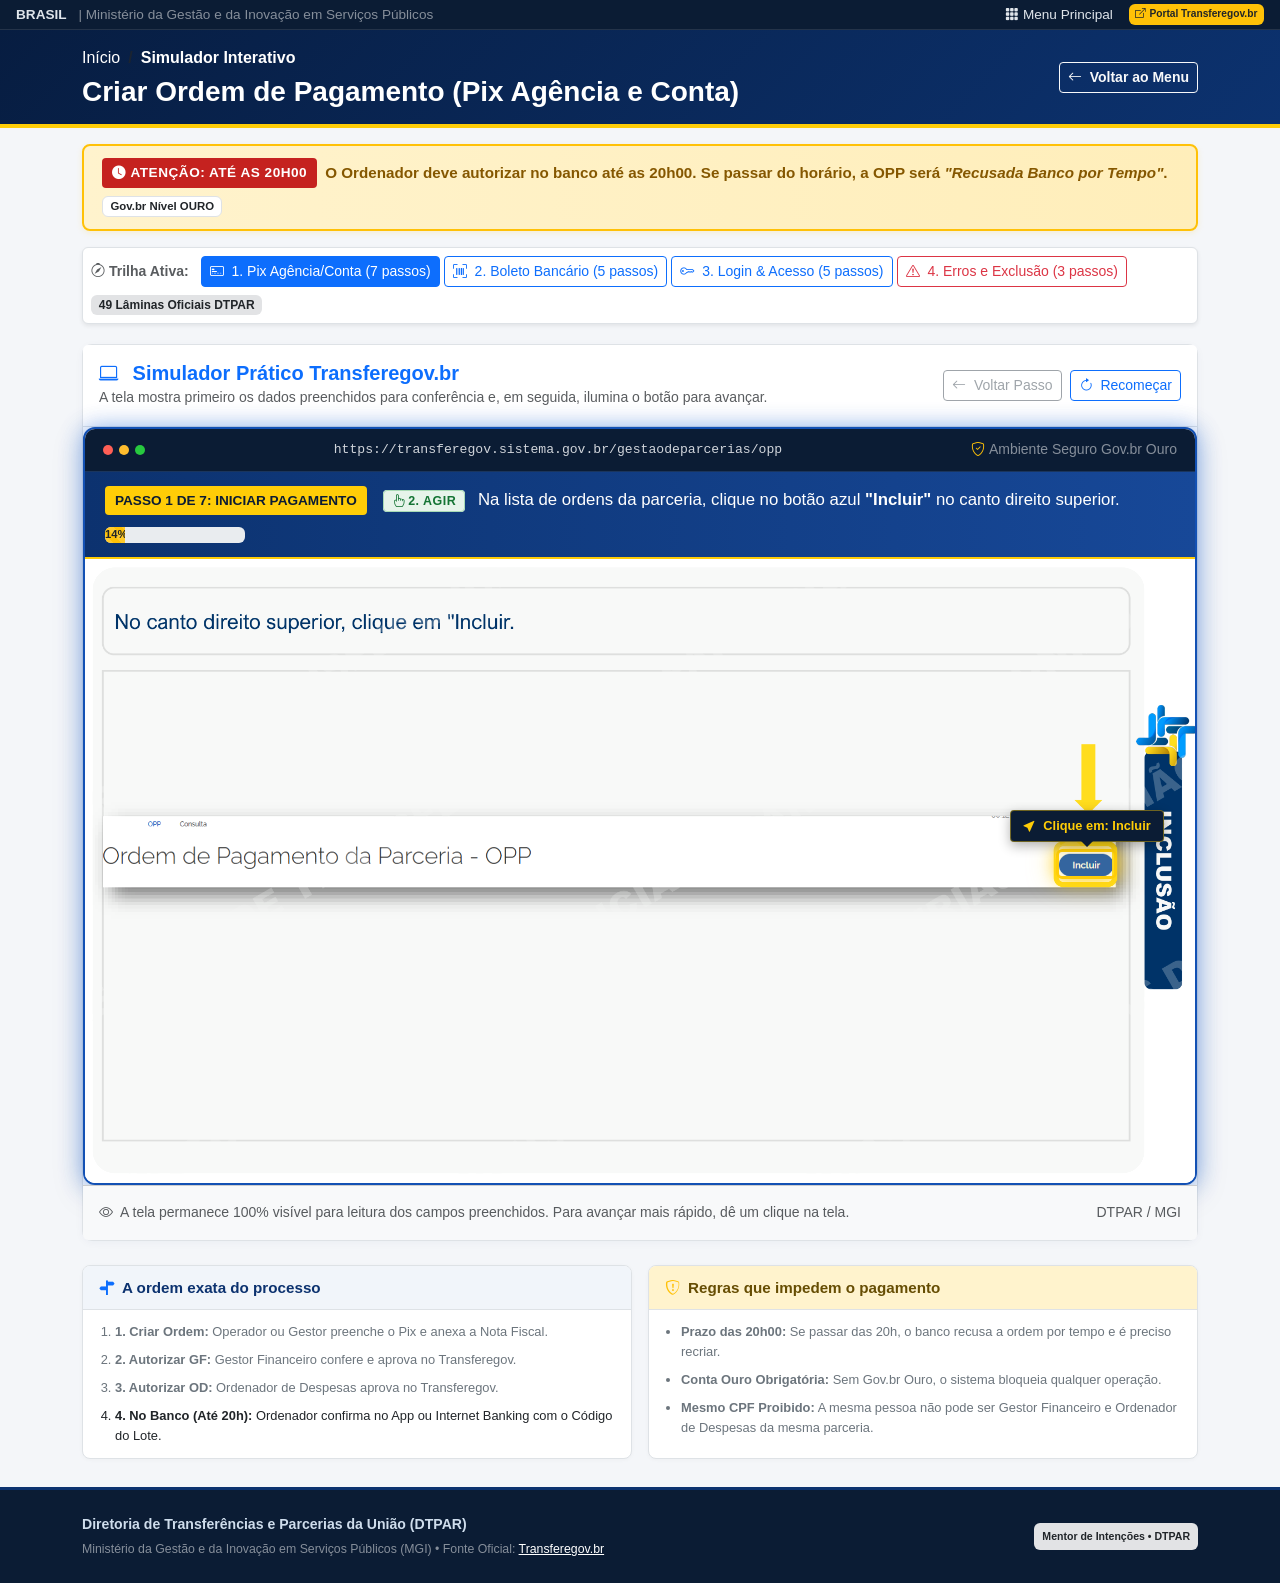
==== opp_emissao.html @ a0f8a18c "feat(opp): versao 2.0 - mentor de intencoes com 49 laminas oficiais, linguagem simples, multi-trilha" ====
<!DOCTYPE html>
<html lang="pt-BR">
<head>
  <meta charset="UTF-8">
  <meta name="viewport" content="width=device-width, initial-scale=1.0">
  <meta name="description" content="Simulador Prático Interativo do Módulo de Ordens de Pagamento das Parcerias (OPP) - Transferegov.br">
  <title>Simulador Prático OPP | Mentor Transferegov.br</title>

  <!-- Bootstrap 5 CSS via CDN -->
  <link href="https://cdn.jsdelivr.net/npm/bootstrap@5.3.3/dist/css/bootstrap.min.css" rel="stylesheet" integrity="sha384-QWTKZyjpPEjISv5WaRU9OFeRpok6YctnYmDr5pNlyT2bRjXh0JMhjY6hW+ALEwIH" crossorigin="anonymous">
  <!-- Bootstrap Icons via CDN -->
  <link href="https://cdn.jsdelivr.net/npm/bootstrap-icons@1.11.3/font/bootstrap-icons.min.css" rel="stylesheet">
  <!-- Estilos Customizados: Telas Claras, Moldura com Neon e 2 Tempos -->
  <link rel="stylesheet" href="css/style.css">
</head>
<body>

  <!-- Link de Acessibilidade -->
  <a href="#conteudo-simulador" class="skip-link">Pular direto para a prática</a>

  <!-- Barra Institucional Gov.br -->
  <div class="gov-topbar py-1 px-3 d-flex justify-content-between align-items-center">
    <div>
      <span class="fw-bold me-2">BRASIL</span>
      <span class="text-white-50">| Ministério da Gestão e da Inovação em Serviços Públicos</span>
    </div>
    <div class="d-flex gap-3">
      <a href="index.html"><i class="bi bi-grid-3x3-gap-fill me-1"></i>Menu Principal</a>
      <a href="https://www.gov.br/transferegov/pt-br" target="_blank" rel="noopener noreferrer" class="badge bg-warning text-dark text-decoration-none">
        <i class="bi bi-box-arrow-up-right me-1"></i>Portal Transferegov.br
      </a>
    </div>
  </div>

  <!-- Cabeçalho Limpo -->
  <header class="portal-header py-3 px-3" role="banner">
    <div class="container">
      <div class="d-flex flex-wrap align-items-center justify-content-between gap-2">
        <div>
          <nav aria-label="Navegação rápida" class="mb-1">
            <ol class="breadcrumb mb-0 small text-white-50">
              <li class="breadcrumb-item"><a href="index.html" class="text-white text-decoration-none">Início</a></li>
              <li class="breadcrumb-item active text-white fw-bold" aria-current="page">Simulador Interativo</li>
            </ol>
          </nav>
          <h1 id="taskMainTitle" class="h3 fw-bold mb-0 text-white">Criar Ordem de Pagamento (Pix Agência e Conta)</h1>
        </div>
        <div>
          <a href="index.html" class="btn btn-outline-light btn-sm fw-semibold">
            <i class="bi bi-arrow-left me-1"></i> Voltar ao Menu
          </a>
        </div>
      </div>
    </div>
  </header>

  <!-- ALERTA DO PRAZO DAS 20H00 (VISÍVEL EM TODAS AS TELAS) -->
  <aside class="container my-3" aria-label="Aviso de Prazo Bancário">
    <div class="critical-deadline-banner d-flex align-items-center justify-content-between flex-wrap gap-2">
      <div class="d-flex align-items-center gap-2">
        <span class="critical-deadline-badge"><i class="bi bi-clock-fill"></i> ATENÇÃO: ATÉ AS 20H00</span>
        <span class="fw-semibold">O Ordenador deve autorizar no banco até as 20h00. Se passar do horário, a OPP será <em>"Recusada Banco por Tempo"</em>.</span>
      </div>
      <span class="badge bg-white text-dark border">Gov.br Nível OURO</span>
    </div>
  </aside>

  <!-- SELETOR DINÂMICO DE TRILHAS NO TOPO DO SIMULADOR -->
  <section class="container mb-3" aria-label="Seletor de Trilhas">
    <div class="bg-white p-2 rounded border shadow-sm d-flex flex-wrap gap-2 align-items-center justify-content-between">
      <div class="d-flex align-items-center gap-1 flex-wrap">
        <span class="small fw-bold text-muted me-2"><i class="bi bi-compass me-1"></i>Trilha Ativa:</span>
        <a href="opp_emissao.html?tipo=pix" class="btn btn-sm btn-outline-primary sim-nav-pill active" data-tipo="pix">
          <i class="bi bi-credit-card-2-front me-1"></i> 1. Pix Agência/Conta (7 passos)
        </a>
        <a href="opp_emissao.html?tipo=boleto" class="btn btn-sm btn-outline-primary sim-nav-pill" data-tipo="boleto">
          <i class="bi bi-upc-scan me-1"></i> 2. Boleto Bancário (5 passos)
        </a>
        <a href="opp_emissao.html?tipo=login" class="btn btn-sm btn-outline-primary sim-nav-pill" data-tipo="login">
          <i class="bi bi-key me-1"></i> 3. Login & Acesso (5 passos)
        </a>
        <a href="opp_emissao.html?tipo=erros" class="btn btn-sm btn-outline-danger sim-nav-pill" data-tipo="erros">
          <i class="bi bi-exclamation-triangle me-1"></i> 4. Erros e Exclusão (3 passos)
        </a>
      </div>
      <span class="badge bg-secondary-subtle text-dark small d-none d-lg-inline">49 Lâminas Oficiais DTPAR</span>
    </div>
  </section>

  <main id="conteudo-simulador" class="container py-1 mb-4" role="main">

    <!-- SIMULADOR COM TELA 100% CLARA, BORDA NEON E PEDAGOGIA EM 2 TEMPOS -->
    <section class="card content-card mb-4" aria-labelledby="simuladorHeading">
      <div class="card-header bg-white border-bottom py-3 d-flex flex-wrap align-items-center justify-content-between gap-2">
        <div>
          <h2 id="simuladorHeading" class="h5 fw-bold text-primary mb-0">
            <i class="bi bi-laptop text-primary me-2"></i>
            Simulador Prático Transferegov.br
          </h2>
          <small class="text-muted">A tela mostra primeiro os dados preenchidos para conferência e, em seguida, ilumina o botão para avançar.</small>
        </div>
        <div class="d-flex align-items-center gap-2">
          <button id="btnPrevStep" class="btn btn-sm btn-outline-secondary" type="button" disabled aria-label="Retornar ao passo anterior">
            <i class="bi bi-arrow-left me-1"></i> Voltar Passo
          </button>
          <button id="btnRestartSimulation" class="btn btn-sm btn-outline-primary" type="button" aria-label="Reiniciar simulação">
            <i class="bi bi-arrow-clockwise me-1"></i> Recomeçar
          </button>
        </div>
      </div>

      <div class="card-body p-0">
        
        <!-- MOLDURA COM BRILHO NEON INSTITUCIONAL -->
        <div class="simulator-wrapper">

          <!-- Barra do Navegador Simulado -->
          <div class="simulator-window-bar">
            <div class="window-dots" aria-hidden="true">
              <span class="window-dot dot-red"></span>
              <span class="window-dot dot-yellow"></span>
              <span class="window-dot dot-green"></span>
            </div>
            <div class="window-title">https://transferegov.sistema.gov.br/gestaodeparcerias/opp</div>
            <div class="text-white-50 small"><i class="bi bi-shield-check text-warning me-1"></i>Ambiente Seguro Gov.br Ouro</div>
          </div>

          <!-- Barra Superior de Instrução Direta -->
          <div class="instruction-panel" role="status" aria-live="polite">
            <div class="d-flex align-items-center gap-3 flex-wrap">
              <span id="instructionStepBadge" class="instruction-step-badge">Passo 1</span>
              <p id="instructionText" class="instruction-text">
                Carregando a tela do sistema...
              </p>
            </div>
            <!-- Barra de Progresso Real -->
            <div class="progress" style="width: 140px; height: 16px;" role="progressbar" aria-label="Progresso da simulação" aria-valuenow="14" aria-valuemin="0" aria-valuemax="100">
              <div id="simulatorProgressBar" class="progress-bar progress-bar-striped progress-bar-animated bg-warning text-dark fw-bold" style="width: 14%; font-size: 0.7rem;">14%</div>
            </div>
          </div>

          <!-- VIEWPORT 100% CLARO E NÍTIDO (16:9) -->
          <div id="simulatorViewport" class="simulator-viewport" tabindex="0" role="region" aria-label="Tela de simulação do Transferegov">
            
            <img id="simulatorScreenImg" class="simulator-screen-img" src="" alt="Tela real do Transferegov">

            <!-- Container Dinâmico: 1. Campos Preenchidos ➔ 2. Botão de Avanço -->
            <div id="simulatorHotspots"></div>

            <!-- Overlay de Conclusão com Sucesso -->
            <div id="simulatorSuccessOverlay" class="simulator-overlay-success d-none" role="dialog" aria-modal="true" aria-labelledby="successTitle">
              <i class="bi bi-check-circle-fill text-success display-2 mb-3" aria-hidden="true"></i>
              <h3 id="successTitle" class="h3 fw-bold text-white mb-2">Trilha Concluída com Sucesso!</h3>
              <p class="lead text-white-50 max-w-600 mb-4">
                Você executou todas as ações no sistema com base nas 49 lâminas oficiais da DTPAR. Lembre-se sempre de que o Ordenador deve confirmar no banco <strong>até as 20h00 de hoje</strong>.
              </p>
              <div class="d-flex gap-3 flex-wrap justify-content-center">
                <a href="index.html" class="btn btn-primary btn-lg px-4">
                  <i class="bi bi-card-checklist me-2"></i> Menu de Tarefas
                </a>
                <button type="button" class="btn btn-outline-light btn-lg px-4" onclick="document.getElementById('btnRestartSimulation').click()">
                  <i class="bi bi-arrow-repeat me-2"></i> Repetir Trilha
                </button>
              </div>
            </div>

          </div>
        </div>

      </div>

      <!-- BOTÃO FUNCIONAL: COPIAR CÓDIGO DO LOTE (APARECE NO PASSO FINAL) -->
      <div id="copyLoteContainer" class="p-3 bg-light border-top d-none text-center">
        <button id="btnCopyLoteCode" type="button" class="btn btn-warning btn-lg fw-bold px-4 shadow-sm">
          <i class="bi bi-clipboard-check me-2"></i> Copiar Código do Lote: 202500000539_4
        </button>
        <div class="small text-muted mt-2">Clique para copiar o número e colar diretamente no aplicativo do banco até as 20h00.</div>
      </div>

      <div class="card-footer bg-light py-3">
        <div class="d-flex align-items-center justify-content-between text-muted small">
          <span><i class="bi bi-eye me-1"></i> A tela permanece 100% visível para leitura dos campos preenchidos. Para avançar mais rápido, dê um clique na tela.</span>
          <span>DTPAR / MGI</span>
        </div>
      </div>
    </section>

    <!-- REGRAS DE APOIO E SEQUÊNCIA OFICIAL -->
    <div class="row g-3">
      <div class="col-md-6">
        <div class="action-question-box h-100">
          <div class="action-question-header">
            <i class="bi bi-signpost-split-fill text-primary"></i> A ordem exata do processo
          </div>
          <div class="action-question-body">
            <ol class="small mb-0 ps-3 text-secondary">
              <li class="mb-2"><strong>1. Criar Ordem:</strong> Operador ou Gestor preenche o Pix e anexa a Nota Fiscal.</li>
              <li class="mb-2"><strong>2. Autorizar GF:</strong> Gestor Financeiro confere e aprova no Transferegov.</li>
              <li class="mb-2"><strong>3. Autorizar OD:</strong> Ordenador de Despesas aprova no Transferegov.</li>
              <li class="mb-0 text-dark"><strong>4. No Banco (Até 20h):</strong> Ordenador confirma no App ou Internet Banking com o Código do Lote.</li>
            </ol>
          </div>
        </div>
      </div>

      <div class="col-md-6">
        <div class="action-question-box h-100">
          <div class="action-question-header text-warning-emphasis bg-warning-subtle">
            <i class="bi bi-shield-exclamation text-warning"></i> Regras que impedem o pagamento
          </div>
          <div class="action-question-body">
            <ul class="small mb-0 ps-3 text-secondary">
              <li class="mb-2"><strong>Prazo das 20h00:</strong> Se passar das 20h, o banco recusa a ordem por tempo e é preciso recriar.</li>
              <li class="mb-2"><strong>Conta Ouro Obrigatória:</strong> Sem Gov.br Ouro, o sistema bloqueia qualquer operação.</li>
              <li class="mb-0"><strong>Mesmo CPF Proibido:</strong> A mesma pessoa não pode ser Gestor Financeiro e Ordenador de Despesas da mesma parceria.</li>
            </ul>
          </div>
        </div>
      </div>
    </div>

  </main>

  <!-- Rodapé Institucional -->
  <footer class="portal-footer py-4 mt-auto" role="contentinfo">
    <div class="container text-center text-md-start">
      <div class="row align-items-center">
        <div class="col-md-8 mb-3 mb-md-0">
          <p class="fw-bold mb-1">Diretoria de Transferências e Parcerias da União (DTPAR)</p>
          <p class="mb-0 small text-white-50">Ministério da Gestão e da Inovação em Serviços Públicos (MGI) • Fonte Oficial: <a href="https://www.gov.br/transferegov/pt-br" target="_blank" rel="noopener noreferrer" class="text-white text-decoration-underline">Transferegov.br</a></p>
        </div>
        <div class="col-md-4 text-md-end">
          <span class="badge bg-secondary-subtle text-dark p-2">Mentor de Intenções • DTPAR</span>
        </div>
      </div>
    </div>
  </footer>

  <script src="https://cdn.jsdelivr.net/npm/bootstrap@5.3.3/dist/js/bootstrap.bundle.min.js" integrity="sha384-YvpcrYf0tY3lHB60NNkmXc5s9fDVZLESaAA55NDzOxhy9GkcIdslK1eN7N6jIeHz" crossorigin="anonymous"></script>
  <script src="js/app.js"></script>
</body>
</html>
---- css/style.css ----
/* ==========================================================================
   PORTAL OPP (DTPAR / TRANSFEREGOV.BR) - MENTOR DE INTENÇÕES
   Folha de Estilos com Telas 100% Claras, Moldura com Leve Neon
   e Pedagogia em 2 Tempos (Observar Campos -> Agir no Botão)
   Regra Rígida Global: ENCONTRAR > ENTENDER > USAR
   ========================================================================== */

:root {
  --dtpar-primary: #0c326f;       /* Azul institucional Gov.br */
  --dtpar-primary-dark: #071d41;
  --dtpar-secondary: #1351b4;
  --dtpar-accent: #2670e8;
  --dtpar-neon-glow: rgba(38, 112, 232, 0.45);
  --dtpar-success: #168821;
  --dtpar-warning: #ffcd07;
  --dtpar-danger: #c5221f;
  --dtpar-bg-light: #f8f9fa;
  --dtpar-border: #dee2e6;
  --dtpar-text-main: #212529;
  --dtpar-text-muted: #555c63;
}

body {
  font-family: -apple-system, BlinkMacSystemFont, "Segoe UI", Roboto, "Helvetica Neue", Arial, sans-serif;
  color: var(--dtpar-text-main);
  background-color: #f4f6f9;
  min-height: 100vh;
  display: flex;
  flex-direction: column;
  line-height: 1.55;
}

main {
  flex: 1 0 auto;
}

/* Skip Link para Acessibilidade */
.skip-link {
  position: absolute;
  top: -50px;
  left: 10px;
  background: var(--dtpar-primary-dark);
  color: #fff;
  padding: 8px 16px;
  z-index: 9999;
  font-weight: 600;
  border-radius: 4px;
  transition: top 0.2s ease;
  text-decoration: none;
}
.skip-link:focus {
  top: 10px;
  outline: 3px solid var(--dtpar-warning);
}

/* Barra Institucional Superior */
.gov-topbar {
  background-color: #0b1c34;
  color: #e0e5eb;
  font-size: 0.85rem;
  border-bottom: 1px solid rgba(255, 255, 255, 0.1);
}
.gov-topbar a {
  color: #e0e5eb;
  text-decoration: none;
}
.gov-topbar a:hover {
  text-decoration: underline;
  color: #fff;
}

/* Header Principal */
.portal-header {
  background: linear-gradient(135deg, var(--dtpar-primary-dark) 0%, var(--dtpar-primary) 100%);
  color: #ffffff;
  border-bottom: 4px solid var(--dtpar-warning);
}

.portal-header .brand-title {
  font-size: 1.6rem;
  font-weight: 700;
  letter-spacing: -0.5px;
}

.portal-header .brand-subtitle {
  font-size: 0.95rem;
  color: #cfddec;
}

/* Banner de Alerta Crítico das 20h00 */
.critical-deadline-banner {
  background: linear-gradient(90deg, #fff3cd 0%, #ffeeba 100%);
  border: 2px solid #ffc107;
  border-radius: 8px;
  padding: 12px 18px;
  color: #855700;
  font-size: 0.95rem;
  box-shadow: 0 2px 6px rgba(255, 193, 7, 0.15);
}

.critical-deadline-badge {
  background-color: var(--dtpar-danger);
  color: #ffffff;
  font-weight: 800;
  padding: 4px 10px;
  border-radius: 4px;
  font-size: 0.85rem;
  letter-spacing: 0.5px;
  display: inline-flex;
  align-items: center;
  gap: 4px;
}

/* ==========================================================================
   TRIAGEM POR INTENÇÕES DO USUÁRIO (TRIAGE)
   ========================================================================== */
.triage-section {
  background-color: #ffffff;
  border-bottom: 1px solid var(--dtpar-border);
}

.triage-card {
  background: #ffffff;
  border: 2px solid var(--dtpar-border);
  border-radius: 10px;
  padding: 20px;
  transition: all 0.25s ease-in-out;
  cursor: pointer;
  height: 100%;
  display: flex;
  flex-direction: column;
  justify-content: space-between;
}

.triage-card:hover,
.triage-card.active {
  border-color: var(--dtpar-secondary);
  background-color: #f8fbff;
  transform: translateY(-2px);
  box-shadow: 0 6px 16px rgba(12, 50, 111, 0.1);
}

.triage-card.active {
  border-color: var(--dtpar-primary);
  border-width: 2px;
  background-color: #eef4fc;
}

.triage-card:focus-visible {
  outline: 3px solid var(--dtpar-warning);
}

.triage-icon {
  font-size: 2rem;
  margin-bottom: 12px;
}

/* Cartões de Conteúdo Geral */
.content-card {
  border: 1px solid var(--dtpar-border);
  border-radius: 10px;
  box-shadow: 0 2px 8px rgba(12, 50, 111, 0.04);
  background-color: #ffffff;
}

/* Caixas de Perguntas Acionáveis */
.action-question-box {
  background-color: #ffffff;
  border: 1px solid var(--dtpar-border);
  border-radius: 8px;
  overflow: hidden;
  box-shadow: 0 1px 4px rgba(0,0,0,0.03);
}

.action-question-header {
  background-color: #f1f5fa;
  padding: 10px 16px;
  font-size: 0.95rem;
  font-weight: 700;
  color: var(--dtpar-primary);
  display: flex;
  align-items: center;
  gap: 8px;
  border-bottom: 1px solid var(--dtpar-border);
}

.action-question-body {
  padding: 12px 16px;
  font-size: 0.92rem;
}

/* Tabela de Procedimentos da Intenção */
.table-tasks thead th {
  background-color: #f1f4f9;
  color: var(--dtpar-primary-dark);
  font-weight: 700;
  border-bottom: 2px solid #cfd7e3;
  font-size: 0.85rem;
  text-transform: uppercase;
}

.table-tasks tbody tr:hover {
  background-color: #f8fbff;
}

/* ==========================================================================
   SIMULADOR PRÁTICO: TELA CLARA, BORDA NEON E PEDAGOGIA EM 2 TEMPOS
   ========================================================================== */

/* Moldura Externa com Leve Neon Institucional Envolvente */
.simulator-wrapper {
  background-color: #ffffff;
  border: 2px solid #1351b4;
  border-radius: 12px;
  overflow: hidden;
  /* Brilho neon suave e elegante em tom azul institucional */
  box-shadow: 0 0 22px var(--dtpar-neon-glow), 0 8px 32px rgba(12, 50, 111, 0.18);
  transition: box-shadow 0.3s ease;
}

.simulator-wrapper:hover {
  box-shadow: 0 0 28px rgba(38, 112, 232, 0.6), 0 10px 36px rgba(12, 50, 111, 0.22);
}

/* Barra do Navegador Simulado */
.simulator-window-bar {
  background-color: #0b1c34;
  padding: 10px 18px;
  display: flex;
  align-items: center;
  justify-content: space-between;
  border-bottom: 1px solid #1a355d;
}

.window-dots {
  display: flex;
  gap: 6px;
}
.window-dot {
  width: 10px;
  height: 10px;
  border-radius: 50%;
  display: inline-block;
}
.dot-red { background-color: #ff5f56; }
.dot-yellow { background-color: #ffbd2e; }
.dot-green { background-color: #27c93f; }

.window-title {
  color: #d1d5db;
  font-size: 0.82rem;
  font-family: monospace;
}

/* Painel de Instruções Superior */
.instruction-panel {
  background: linear-gradient(90deg, #0c326f 0%, #174898 100%);
  color: #ffffff;
  padding: 14px 20px;
  border-bottom: 2px solid var(--dtpar-warning);
  display: flex;
  align-items: center;
  justify-content: space-between;
  flex-wrap: wrap;
  gap: 12px;
}

.instruction-step-badge {
  background-color: var(--dtpar-warning);
  color: #0b1c34;
  font-weight: 800;
  padding: 4px 10px;
  border-radius: 4px;
  font-size: 0.85rem;
  text-transform: uppercase;
}

.instruction-phase-indicator {
  font-size: 0.78rem;
  padding: 3px 8px;
  border-radius: 4px;
  font-weight: 700;
  text-transform: uppercase;
  letter-spacing: 0.5px;
}
.phase-observe {
  background-color: #e8f0fe;
  color: #1351b4;
  border: 1px solid #b8d5fb;
}
.phase-act {
  background-color: #e6f4ea;
  color: #137333;
  border: 1px solid #a8dab5;
}

.instruction-text {
  font-size: 1.05rem;
  font-weight: 500;
  margin: 0;
  flex: 1;
}

/* VIEWPORT PRINCIPAL 100% CLARO E NÍTIDO (16:9) */
.simulator-viewport {
  position: relative;
  width: 100%;
  aspect-ratio: 16 / 9;
  background-color: #ffffff; /* Fundo branco e claro */
  user-select: none;
  overflow: hidden;
}

.simulator-screen-img {
  width: 100%;
  height: 100%;
  object-fit: contain;
  display: block;
  filter: brightness(1.02) contrast(1.02); /* Garantia de clareza e nitidez */
}

/* ==========================================================================
   TEMPO 1: DESTAQUE DOS CAMPOS PREENCHIDOS (OBSERVAR)
   A tela permanece clara; apenas uma moldura suave guia o olhar para os dados
   ========================================================================== */
.fields-preview-box {
  position: absolute;
  z-index: 20;
  border-radius: 8px;
  border: 2px solid #1351b4;
  background: rgba(19, 81, 180, 0.06); /* Leve transparência para indicar a área */
  box-shadow: 0 0 15px rgba(19, 81, 180, 0.35);
  pointer-events: none;
  animation: fields-glow 1.6s infinite ease-in-out;
  transition: opacity 0.3s ease;
}

@keyframes fields-glow {
  0% { border-color: #1351b4; box-shadow: 0 0 10px rgba(19, 81, 180, 0.25); }
  50% { border-color: #2670e8; box-shadow: 0 0 18px rgba(38, 112, 232, 0.5); }
  100% { border-color: #1351b4; box-shadow: 0 0 10px rgba(19, 81, 180, 0.25); }
}

.fields-preview-hint {
  position: absolute;
  top: -12px;
  left: 16px;
  background-color: #0c326f;
  color: #ffffff;
  font-size: 0.75rem;
  font-weight: 700;
  padding: 3px 10px;
  border-radius: 4px;
  letter-spacing: 0.4px;
  text-transform: uppercase;
  box-shadow: 0 2px 6px rgba(0,0,0,0.2);
}

/* ==========================================================================
   TEMPO 2: DESTAQUE DO BOTÃO DE AÇÃO (AGIR / AVANÇAR)
   ========================================================================== */
.simulator-action-btn {
  position: absolute;
  z-index: 25;
  cursor: pointer;
  border-radius: 6px;
  border: 3px solid #ffcd07;
  background: rgba(255, 205, 7, 0.15);
  box-shadow: 0 0 16px rgba(255, 205, 7, 0.9), 0 0 30px rgba(255, 205, 7, 0.4);
  transition: all 0.2s ease-in-out;
  animation: action-btn-pulse 1.6s infinite ease-in-out;
}

@keyframes action-btn-pulse {
  0% {
    border-color: #ffcd07;
    box-shadow: 0 0 12px rgba(255, 205, 7, 0.8), 0 0 22px rgba(255, 205, 7, 0.3);
  }
  50% {
    border-color: #ffffff;
    box-shadow: 0 0 22px rgba(255, 205, 7, 1), 0 0 35px rgba(255, 205, 7, 0.6);
  }
  100% {
    border-color: #ffcd07;
    box-shadow: 0 0 12px rgba(255, 205, 7, 0.8), 0 0 22px rgba(255, 205, 7, 0.3);
  }
}

.simulator-action-btn:hover,
.simulator-action-btn:focus-visible {
  outline: none;
  border-color: #168821;
  background: rgba(22, 136, 33, 0.2);
  box-shadow: 0 0 24px rgba(22, 136, 33, 0.9), 0 0 40px rgba(22, 136, 33, 0.4);
}

/* Tooltip do Botão */
.action-btn-hint {
  position: absolute;
  bottom: calc(100% + 10px);
  left: 50%;
  transform: translateX(-50%);
  background-color: #0b1c34;
  color: #ffcd07;
  font-weight: 700;
  font-size: 0.8rem;
  padding: 5px 12px;
  border-radius: 4px;
  white-space: nowrap;
  pointer-events: none;
  border: 1px solid rgba(255, 205, 7, 0.4);
  box-shadow: 0 4px 12px rgba(0,0,0,0.3);
  z-index: 30;
}

.action-btn-hint::after {
  content: "";
  position: absolute;
  top: 100%;
  left: 50%;
  transform: translateX(-50%);
  border-width: 6px;
  border-style: solid;
  border-color: #0b1c34 transparent transparent transparent;
}

/* Feedback de clique fora (Shake suave) */
.simulator-viewport.wrong-click {
  animation: shake 0.35s ease-in-out;
}

@keyframes shake {
  0%, 100% { transform: translateX(0); }
  25%, 75% { transform: translateX(-6px); }
  50% { transform: translateX(6px); }
}

/* Overlay de Conclusão */
.simulator-overlay-success {
  position: absolute;
  top: 0;
  left: 0;
  width: 100%;
  height: 100%;
  background: rgba(7, 29, 65, 0.95);
  display: flex;
  flex-direction: column;
  justify-content: center;
  align-items: center;
  color: #ffffff;
  padding: 30px;
  text-align: center;
  z-index: 40;
}

/* Rodapé */
.portal-footer {
  background-color: #0b1c34;
  color: #cfddec;
  font-size: 0.88rem;
  border-top: 3px solid var(--dtpar-primary);
}

.portal-footer a {
  color: #ffffff;
}

@media (max-width: 768px) {
  .portal-header .brand-title {
    font-size: 1.3rem;
  }
  .instruction-panel {
    flex-direction: column;
    align-items: flex-start;
  }
}
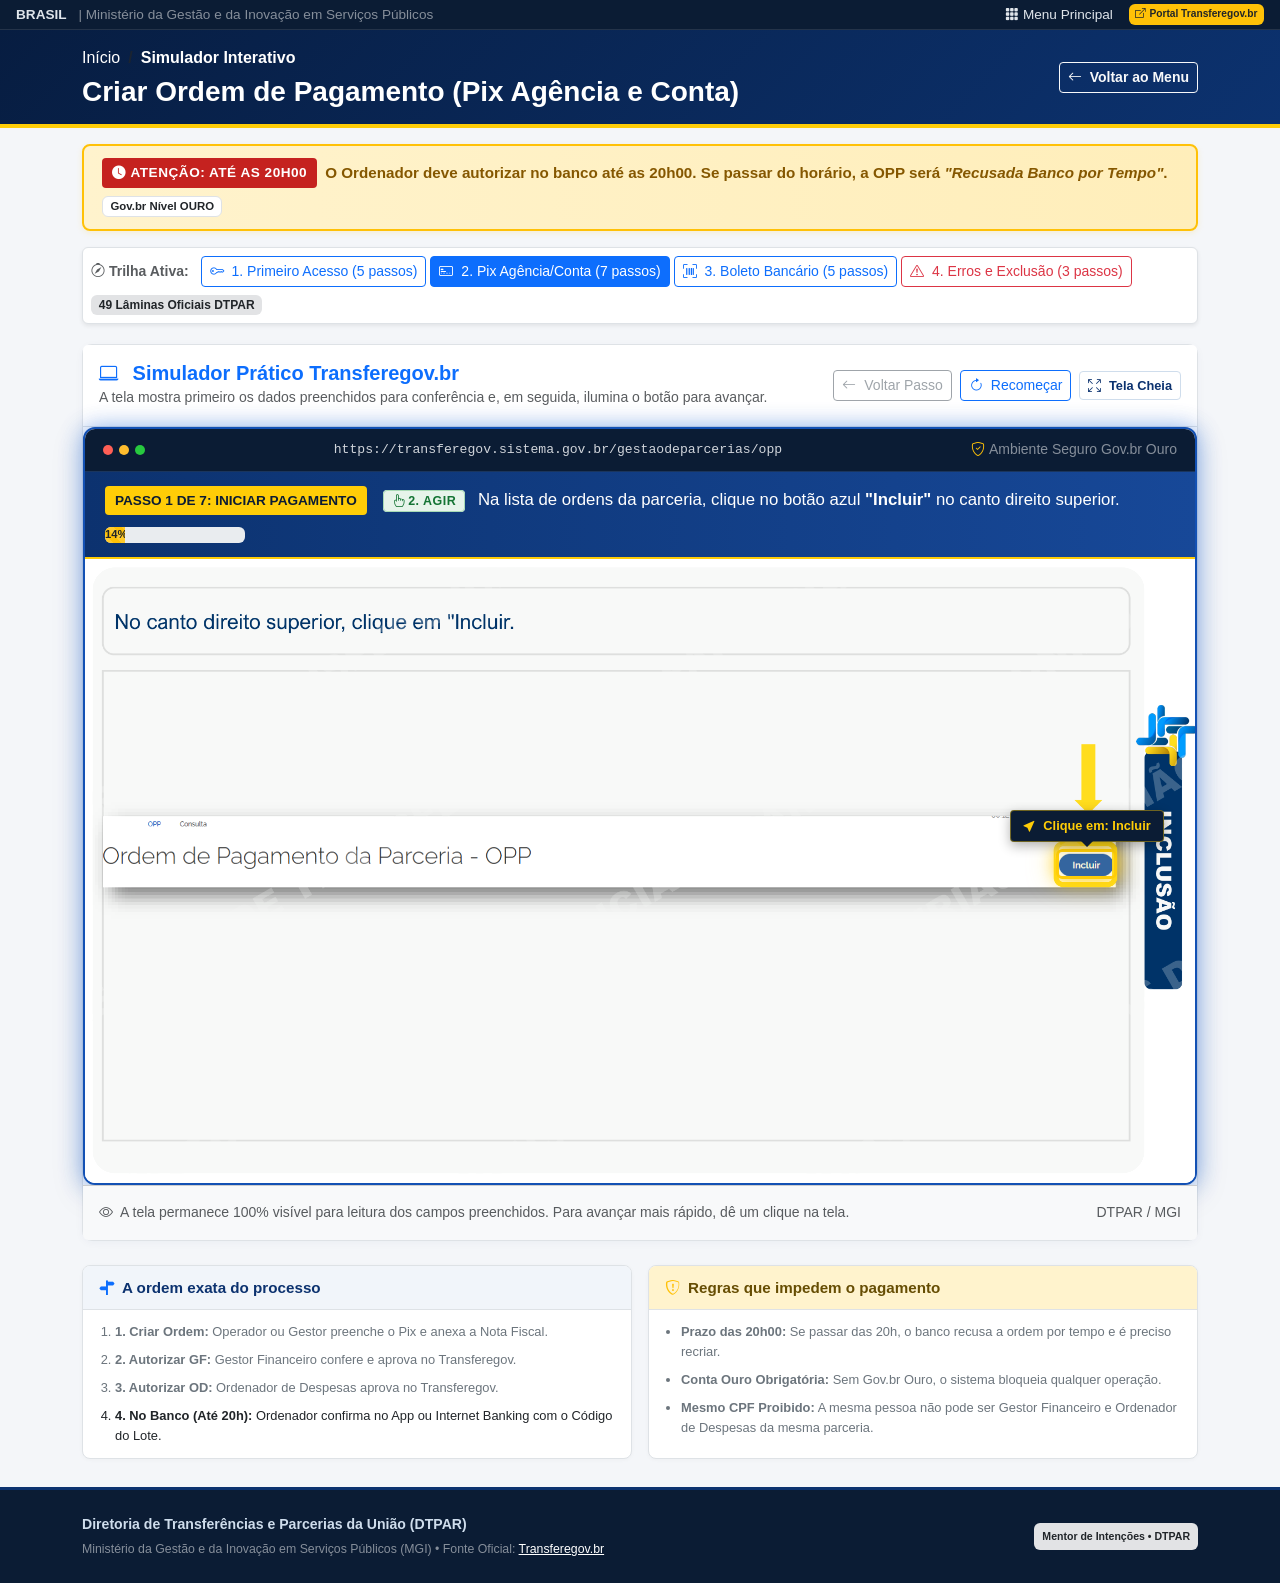
==== commit 9e9038c0: "feat(mobile): otimiza usabilidade mobile com touch target de 48px, seletor deslizante e modo tela ch" ====
--- a/opp_emissao.html
+++ b/opp_emissao.html
@@ -3,6 +3,7 @@
 <head>
   <meta charset="UTF-8">
   <meta name="viewport" content="width=device-width, initial-scale=1.0">
+  <meta name="robots" content="noindex, nofollow">
   <meta name="description" content="Simulador Prático Interativo do Módulo de Ordens de Pagamento das Parcerias (OPP) - Transferegov.br">
   <title>Simulador Prático OPP | Mentor Transferegov.br</title>
 
@@ -68,16 +69,16 @@
   <!-- SELETOR DINÂMICO DE TRILHAS NO TOPO DO SIMULADOR -->
   <section class="container mb-3" aria-label="Seletor de Trilhas">
     <div class="bg-white p-2 rounded border shadow-sm d-flex flex-wrap gap-2 align-items-center justify-content-between">
-      <div class="d-flex align-items-center gap-1 flex-wrap">
+      <div class="d-flex align-items-center gap-1 flex-wrap sim-track-scroll-container">
         <span class="small fw-bold text-muted me-2"><i class="bi bi-compass me-1"></i>Trilha Ativa:</span>
-        <a href="opp_emissao.html?tipo=pix" class="btn btn-sm btn-outline-primary sim-nav-pill active" data-tipo="pix">
-          <i class="bi bi-credit-card-2-front me-1"></i> 1. Pix Agência/Conta (7 passos)
+        <a href="opp_emissao.html?tipo=login" class="btn btn-sm btn-outline-primary sim-nav-pill" data-tipo="login">
+          <i class="bi bi-key me-1"></i> 1. Primeiro Acesso (5 passos)
+        </a>
+        <a href="opp_emissao.html?tipo=pix" class="btn btn-sm btn-outline-primary sim-nav-pill" data-tipo="pix">
+          <i class="bi bi-credit-card-2-front me-1"></i> 2. Pix Agência/Conta (7 passos)
         </a>
         <a href="opp_emissao.html?tipo=boleto" class="btn btn-sm btn-outline-primary sim-nav-pill" data-tipo="boleto">
-          <i class="bi bi-upc-scan me-1"></i> 2. Boleto Bancário (5 passos)
-        </a>
-        <a href="opp_emissao.html?tipo=login" class="btn btn-sm btn-outline-primary sim-nav-pill" data-tipo="login">
-          <i class="bi bi-key me-1"></i> 3. Login & Acesso (5 passos)
+          <i class="bi bi-upc-scan me-1"></i> 3. Boleto Bancário (5 passos)
         </a>
         <a href="opp_emissao.html?tipo=erros" class="btn btn-sm btn-outline-danger sim-nav-pill" data-tipo="erros">
           <i class="bi bi-exclamation-triangle me-1"></i> 4. Erros e Exclusão (3 passos)
@@ -98,6 +99,7 @@
             Simulador Prático Transferegov.br
           </h2>
           <small class="text-muted">A tela mostra primeiro os dados preenchidos para conferência e, em seguida, ilumina o botão para avançar.</small>
+          <div class="d-md-none mt-1 text-primary small fw-semibold"><i class="bi bi-phone-landscape me-1"></i> Dica: No celular, gire na horizontal para ver os detalhes em tela cheia.</div>
         </div>
         <div class="d-flex align-items-center gap-2">
           <button id="btnPrevStep" class="btn btn-sm btn-outline-secondary" type="button" disabled aria-label="Retornar ao passo anterior">
@@ -105,6 +107,9 @@
           </button>
           <button id="btnRestartSimulation" class="btn btn-sm btn-outline-primary" type="button" aria-label="Reiniciar simulação">
             <i class="bi bi-arrow-clockwise me-1"></i> Recomeçar
+          </button>
+          <button id="btnToggleFullscreen" class="btn btn-sm btn-fullscreen-toggle" type="button" aria-label="Expandir simulador para tela cheia">
+            <i class="bi bi-arrows-fullscreen me-1"></i> <span class="d-none d-sm-inline">Tela Cheia</span>
           </button>
         </div>
       </div>
--- a/css/style.css
+++ b/css/style.css
@@ -465,12 +465,98 @@
   color: #ffffff;
 }
 
+/* Touch Target com hitbox mínima de 48x48px (WCAG 2.5.5 - Elimina falsos cliques no mobile) */
+.simulator-action-btn::after {
+  content: '';
+  position: absolute;
+  top: 50%;
+  left: 50%;
+  transform: translate(-50%, -50%);
+  min-width: 48px;
+  min-height: 48px;
+  width: max(100%, 48px);
+  height: max(100%, 48px);
+  pointer-events: auto;
+}
+
+/* Botão de Tela Cheia / Modo Paisagem */
+.btn-fullscreen-toggle {
+  background: #ffffff;
+  color: #0c326f;
+  border: 1px solid #cfddec;
+  font-weight: 600;
+  font-size: 0.8rem;
+  transition: all 0.2s ease;
+}
+.btn-fullscreen-toggle:hover {
+  background: #004f9f;
+  color: #ffffff;
+}
+
+/* ==========================================================================
+   REGRAS RESPONSIVAS MOBILE (APENAS PARA TELAS < 768px)
+   O USO E VISUAL NO PC / DESKTOP PERMANECEM 100% INTACTOS
+   ========================================================================== */
 @media (max-width: 768px) {
   .portal-header .brand-title {
     font-size: 1.3rem;
   }
+  
+  /* Seletor de Trilhas com rolagem horizontal deslizante (Carrossel Touch) */
+  .sim-track-scroll-container {
+    display: flex !important;
+    flex-wrap: nowrap !important;
+    overflow-x: auto;
+    -webkit-overflow-scrolling: touch;
+    scrollbar-width: none;
+    padding-bottom: 2px;
+    gap: 8px;
+  }
+  .sim-track-scroll-container::-webkit-scrollbar {
+    display: none;
+  }
+  .sim-track-scroll-container .sim-nav-pill {
+    flex: 0 0 auto;
+    font-size: 0.82rem;
+    padding: 6px 12px;
+    white-space: nowrap;
+  }
+
+  /* Painel de Instruções Fixo (Sticky) para não perder o foco ao rolar */
   .instruction-panel {
+    position: sticky;
+    top: 0;
+    z-index: 35;
     flex-direction: column;
     align-items: flex-start;
-  }
-}
+    padding: 10px 14px;
+    border-radius: 0;
+    box-shadow: 0 4px 12px rgba(0, 0, 0, 0.25);
+  }
+  .instruction-text {
+    font-size: 0.92rem;
+    line-height: 1.35;
+  }
+
+  /* Tooltips com largura segura para não cortar nas bordas do celular */
+  .action-btn-hint {
+    font-size: 0.72rem;
+    padding: 4px 8px;
+    max-width: 180px;
+    white-space: normal;
+    text-align: center;
+  }
+
+  /* Prevenção de Auto-Zoom no Safari do iPhone (inputs com 16px) */
+  input[type="text"],
+  input[type="search"],
+  .form-control {
+    font-size: 16px !important;
+  }
+
+  /* Otimização dos Cards de Intenção para toque confortável no smartphone */
+  .intent-card {
+    min-height: auto;
+    padding: 18px 16px;
+  }
+}
